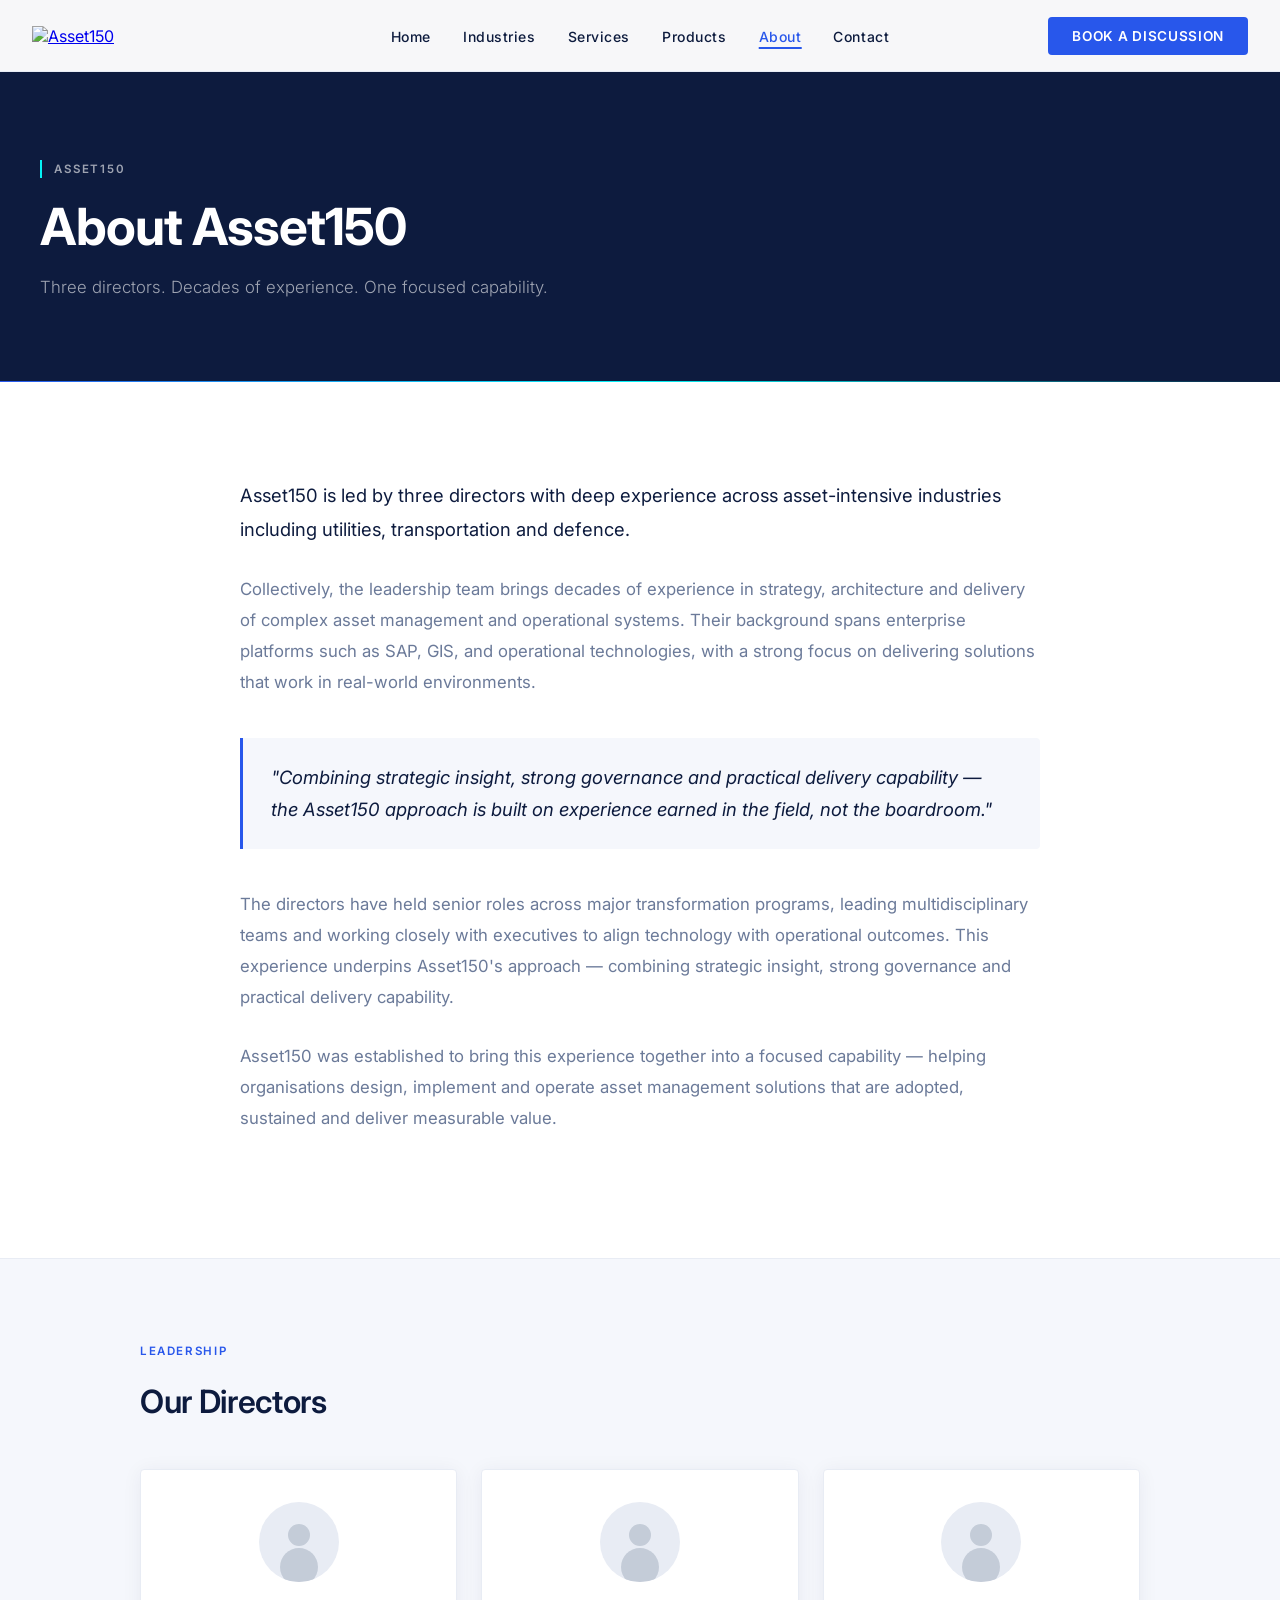
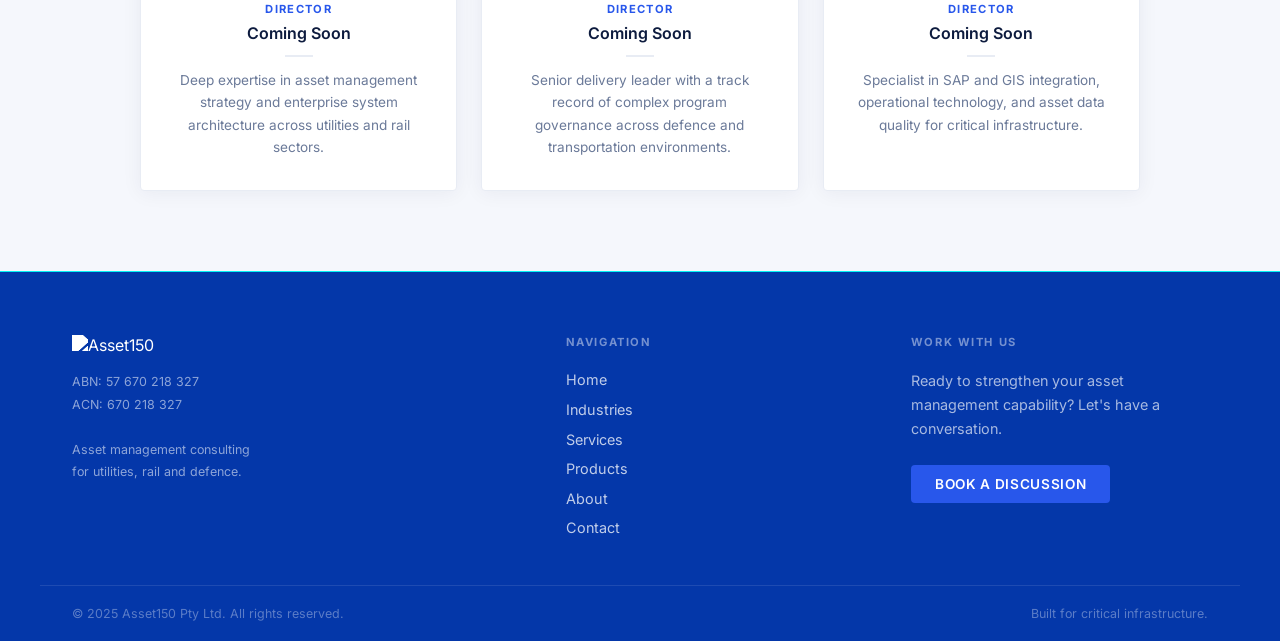
==== about.html @ ff26fa02 "QA fixes — stats, card alignment, footer, marquee, hero contrast" ====
<!DOCTYPE html>
<html lang="en">
<head>
  <meta charset="UTF-8">
  <meta name="viewport" content="width=device-width, initial-scale=1.0">
  <title>About — Asset150</title>
  <meta name="description" content="Asset150 is led by three directors with deep experience across asset-intensive industries including utilities, transportation and defence.">
  <link rel="preconnect" href="https://fonts.googleapis.com">
  <link rel="preconnect" href="https://fonts.gstatic.com" crossorigin>
  <link href="https://fonts.googleapis.com/css2?family=Inter:wght@300;400;500;600;700&display=swap" rel="stylesheet">
  <style>
    *, *::before, *::after { box-sizing: border-box; margin: 0; padding: 0; }

    :root {
      --blue-primary: #2857eb;
      --blue-deep: #0437a9;
      --blue-electric: #04f3f5;
      --navy: #0d1b3e;
      --white: #ffffff;
      --off-white: #f5f7fc;
      --grey-mid: #6b7a99;
      --grey-light: #e8ecf4;
    }

    html { scroll-behavior: smooth; }

    body {
      font-family: 'Inter', 'DM Sans', system-ui, -apple-system, sans-serif;
      font-size: 1rem;
      color: var(--navy);
      background: var(--white);
      -webkit-font-smoothing: antialiased;
    }

    /* ─── PROGRESS BAR ─── */
    #progress-bar {
      position: fixed;
      top: 0; left: 0;
      height: 2px;
      width: 0%;
      background: var(--blue-primary);
      z-index: 9999;
      transition: width 0.05s linear;
    }

    /* ─── NAV ─── */
    nav {
      position: fixed;
      top: 0; left: 0; right: 0;
      height: 72px;
      background: rgba(255,255,255,0.97);
      border-bottom: 1px solid var(--grey-light);
      display: flex;
      align-items: center;
      justify-content: space-between;
      padding: 0 2rem;
      z-index: 1000;
      transition: backdrop-filter 0.3s;
    }
    nav.scrolled { backdrop-filter: blur(8px); background: rgba(255,255,255,0.93); }
    .nav-logo img { height: 36px; width: auto; }
    .nav-links {
      display: flex;
      align-items: center;
      gap: 2rem;
      list-style: none;
      position: absolute;
      left: 50%;
      transform: translateX(-50%);
    }
    .nav-links a {
      font-size: 0.875rem;
      font-weight: 500;
      letter-spacing: 0.04em;
      color: var(--navy);
      text-decoration: none;
      position: relative;
      padding-bottom: 2px;
      transition: color 0.2s;
    }
    .nav-links a::after {
      content: '';
      position: absolute;
      bottom: -2px; left: 0;
      width: 0; height: 1.5px;
      background: var(--blue-primary);
      transition: width 0.2s ease;
    }
    .nav-links a:hover, .nav-links a.active { color: var(--blue-primary); }
    .nav-links a:hover::after, .nav-links a.active::after { width: 100%; }
    .btn-primary {
      display: inline-block;
      background: var(--blue-primary);
      color: var(--white);
      font-size: 0.85rem;
      font-weight: 600;
      letter-spacing: 0.05em;
      text-transform: uppercase;
      padding: 11px 24px;
      border-radius: 4px;
      text-decoration: none;
      transition: background 0.2s, transform 0.15s, box-shadow 0.2s;
    }
    .btn-primary:hover {
      background: #1e45cc;
      transform: translateY(-1px);
      box-shadow: 0 4px 16px rgba(40,87,235,0.3);
    }
    .hamburger {
      display: none;
      flex-direction: column;
      gap: 5px;
      cursor: pointer;
      padding: 8px;
      background: none;
      border: none;
    }
    .hamburger span {
      display: block;
      width: 24px;
      height: 2px;
      background: var(--navy);
      transition: all 0.3s ease;
    }
    .hamburger.open span:nth-child(1) { transform: rotate(45deg) translate(5px,5px); }
    .hamburger.open span:nth-child(2) { opacity: 0; }
    .hamburger.open span:nth-child(3) { transform: rotate(-45deg) translate(5px,-5px); }
    .mobile-menu {
      display: none;
      position: fixed;
      top: 72px; left: 0; right: 0; bottom: 0;
      background: var(--white);
      border-top: 1px solid var(--grey-light);
      padding: 1.5rem 2rem 2rem;
      z-index: 999;
      flex-direction: column;
      gap: 1.25rem;
      overflow-y: auto;
    }
    .mobile-menu.open { display: flex; }
    body.menu-open { overflow: hidden; }
    .mobile-menu a {
      font-size: 1rem;
      font-weight: 500;
      color: var(--navy);
      text-decoration: none;
      padding: 0.5rem 0;
      border-bottom: 1px solid var(--grey-light);
    }
    .mobile-menu .btn-primary { text-align: center; margin-top: 0.5rem; border: none; }

    /* ─── HERO BAND ─── */
    .about-hero {
      background: var(--navy);
      padding: 160px 2rem 80px;
      text-align: left;
      position: relative;
      overflow: hidden;
    }
    .about-hero::before {
      content: '';
      position: absolute;
      bottom: -1px; left: 0; right: 0;
      height: 2px;
      background: linear-gradient(to right, var(--blue-primary), var(--blue-electric), transparent);
    }
    .about-hero-inner {
      max-width: 1200px;
      margin: 0 auto;
    }
    .about-hero-label {
      display: inline-flex;
      align-items: center;
      gap: 0.75rem;
      font-size: 0.72rem;
      font-weight: 600;
      letter-spacing: 0.16em;
      text-transform: uppercase;
      color: rgba(255,255,255,0.6);
      margin-bottom: 1.25rem;
    }
    .about-hero-label::before {
      content: '';
      width: 2px;
      height: 18px;
      background: var(--blue-electric);
    }
    .about-hero h1 {
      font-size: clamp(2.2rem, 4vw, 3.5rem);
      font-weight: 700;
      letter-spacing: -0.02em;
      color: var(--white);
      line-height: 1.1;
      margin-bottom: 1.25rem;
    }
    .about-hero-desc {
      font-size: 1.05rem;
      font-weight: 300;
      color: rgba(255,255,255,0.6);
      max-width: 560px;
      line-height: 1.65;
    }

    /* ─── BODY ─── */
    .about-body {
      position: relative;
      background: var(--white);
      padding: 96px 2rem 96px;
      overflow: hidden;
    }
    .about-watermark {
      position: absolute;
      top: 50%;
      left: 50%;
      transform: translate(-50%, -50%);
      width: 80%;
      max-width: 900px;
      opacity: 0.06;
      pointer-events: none;
      user-select: none;
    }
    .about-content {
      max-width: 800px;
      margin: 0 auto;
      position: relative;
      z-index: 1;
    }
    .about-content p {
      font-size: 1.05rem;
      line-height: 1.85;
      color: var(--grey-mid);
      margin-bottom: 1.75rem;
    }
    .about-content p:first-child {
      font-size: 1.15rem;
      color: var(--navy);
      font-weight: 400;
    }
    .about-pullquote {
      border-left: 3px solid var(--blue-primary);
      padding: 1.5rem 1.75rem;
      margin: 2.5rem 0;
      background: var(--off-white);
      border-radius: 0 4px 4px 0;
    }
    .about-pullquote p {
      font-size: 1.1rem;
      font-style: italic;
      color: var(--navy);
      margin: 0;
      line-height: 1.7;
      font-weight: 400;
    }

    /* Section label */
    .section-label {
      display: inline-block;
      font-size: 0.72rem;
      font-weight: 600;
      letter-spacing: 0.14em;
      text-transform: uppercase;
      color: var(--blue-primary);
      margin-bottom: 1rem;
    }

    /* ─── DIRECTORS ─── */
    .directors-section {
      background: var(--off-white);
      padding: 80px 2rem;
      border-top: 1px solid var(--grey-light);
    }
    .directors-inner {
      max-width: 1000px;
      margin: 0 auto;
    }
    .directors-header {
      margin-bottom: 3rem;
    }
    .directors-header h2 {
      font-size: clamp(1.6rem, 2.5vw, 2.2rem);
      font-weight: 600;
      letter-spacing: -0.01em;
      color: var(--navy);
      margin-top: 0.5rem;
    }
    .director-cards {
      display: grid;
      grid-template-columns: repeat(3, 1fr);
      gap: 1.5rem;
    }
    .director-card {
      background: var(--white);
      border: 1px solid var(--grey-light);
      border-radius: 4px;
      padding: 2rem;
      box-shadow: 0 2px 20px rgba(13,27,62,0.06);
      text-align: center;
      transition: box-shadow 0.3s, transform 0.3s;
    }
    .director-card:hover {
      box-shadow: 0 8px 32px rgba(13,27,62,0.1);
      transform: translateY(-2px);
    }
    .director-silhouette {
      width: 80px;
      height: 80px;
      border-radius: 50%;
      background: var(--grey-light);
      margin: 0 auto 1.25rem;
      display: flex;
      align-items: center;
      justify-content: center;
      position: relative;
      overflow: hidden;
    }
    .director-silhouette::before {
      content: '';
      position: absolute;
      bottom: 0;
      left: 50%;
      transform: translateX(-50%);
      width: 38px;
      height: 38px;
      background: #c4ccd8;
      border-radius: 50%;
      bottom: -4px;
    }
    .director-silhouette::after {
      content: '';
      position: absolute;
      top: 22px;
      left: 50%;
      transform: translateX(-50%);
      width: 22px;
      height: 22px;
      background: #c4ccd8;
      border-radius: 50%;
    }
    .director-role {
      font-size: 0.7rem;
      font-weight: 700;
      letter-spacing: 0.12em;
      text-transform: uppercase;
      color: var(--blue-primary);
      margin-bottom: 0.4rem;
    }
    .director-name {
      font-size: 1rem;
      font-weight: 600;
      color: var(--navy);
      margin-bottom: 0.6rem;
    }
    .director-bio {
      font-size: 0.85rem;
      line-height: 1.65;
      color: var(--grey-mid);
    }
    .director-divider {
      width: 28px;
      height: 2px;
      background: var(--grey-light);
      margin: 0.75rem auto;
    }

    /* ─── FADE-UP ─── */
    .fade-up {
      opacity: 0;
      transform: translateY(24px);
      transition: opacity 0.55s ease, transform 0.55s ease;
    }
    .fade-up.visible { opacity: 1; transform: translateY(0); }

    /* ─── FOOTER ─── */
    footer {
      background: #0437a9;
      color: var(--white);
      position: relative;
    }
    footer::before {
      content: '';
      position: absolute;
      top: 0; left: 0; right: 0;
      height: 1px;
      background: var(--blue-electric);
    }
    .footer-main { padding: 64px 0 48px; }
    .footer-grid {
      display: grid;
      grid-template-columns: 1.5fr 1fr 1fr;
      gap: 3rem;
      max-width: 1200px;
      margin: 0 auto;
      padding: 0 2rem;
    }
    .footer-logo img {
      height: 32px;
      width: auto;
      margin-bottom: 1rem;
      filter: brightness(0) invert(1);
    }
    .footer-abn {
      font-size: 0.78rem;
      color: rgba(255,255,255,0.55);
      line-height: 1.8;
    }
    .footer-col-title {
      font-size: 0.7rem;
      font-weight: 700;
      letter-spacing: 0.14em;
      text-transform: uppercase;
      color: rgba(255,255,255,0.45);
      margin-bottom: 1.25rem;
    }
    .footer-links { list-style: none; display: flex; flex-direction: column; gap: 0.6rem; }
    .footer-links a { font-size: 0.9rem; color: rgba(255,255,255,0.75); text-decoration: none; transition: color 0.2s; }
    .footer-links a:hover { color: var(--white); }
    .footer-cta-copy { font-size: 0.9rem; color: rgba(255,255,255,0.65); line-height: 1.65; margin-bottom: 1.5rem; }
    .footer-bottom {
      border-top: 1px solid rgba(255,255,255,0.1);
      padding: 1.25rem 2rem;
      display: flex;
      justify-content: space-between;
      align-items: center;
      max-width: 1200px;
      margin: 0 auto;
    }
    .footer-copy { font-size: 0.78rem; color: rgba(255,255,255,0.35); }

    /* ─── RESPONSIVE ─── */
    @media (max-width: 768px) {
      .nav-links { display: none; }
      .nav-cta-wrap { display: none; }
      .hamburger { display: flex; }
      .director-cards { grid-template-columns: 1fr; }
      .footer-grid { grid-template-columns: 1fr; gap: 2rem; }
      .footer-bottom { flex-direction: column; gap: 0.5rem; text-align: center; }
    }
    @media (max-width: 600px) {
      .about-hero { padding: 140px 1.5rem 60px; }
      .about-body { padding: 60px 1.5rem; }
    }
  </style>
</head>
<body>

  <div id="progress-bar"></div>

  <!-- NAV -->
  <nav id="main-nav">
    <a class="nav-logo" href="/">
      <img src="assets/logo-asset150.svg" alt="Asset150">
    </a>
    <ul class="nav-links">
      <li><a href="/">Home</a></li>
      <li><a href="/#industries">Industries</a></li>
      <li><a href="/#services">Services</a></li>
      <li><a href="/#products">Products</a></li>
      <li><a href="about.html" class="active">About</a></li>
      <li><a href="contact.html">Contact</a></li>
    </ul>
    <div class="nav-cta-wrap">
      <a href="contact.html" class="btn-primary">Book a Discussion</a>
    </div>
    <button class="hamburger" id="hamburger" aria-label="Menu">
      <span></span><span></span><span></span>
    </button>
  </nav>

  <!-- MOBILE MENU -->
  <div class="mobile-menu" id="mobile-menu">
    <a href="/" onclick="closeMobile()">Home</a>
    <a href="/#industries" onclick="closeMobile()">Industries</a>
    <a href="/#services" onclick="closeMobile()">Services</a>
    <a href="/#products" onclick="closeMobile()">Products</a>
    <a href="about.html" onclick="closeMobile()">About</a>
    <a href="contact.html" onclick="closeMobile()">Contact</a>
    <a href="contact.html" class="btn-primary">Book a Discussion</a>
  </div>

  <!-- HERO BAND -->
  <div class="about-hero">
    <div class="about-hero-inner">
      <div class="about-hero-label">Asset150</div>
      <h1>About Asset150</h1>
      <p class="about-hero-desc">Three directors. Decades of experience. One focused capability.</p>
    </div>
  </div>

  <!-- BODY COPY -->
  <div class="about-body">
    <img class="about-watermark" src="assets/bg-australia-minimal.jpg" alt="" aria-hidden="true">
    <div class="about-content">
      <p class="fade-up">
        Asset150 is led by three directors with deep experience across asset-intensive industries including utilities, transportation and defence.
      </p>

      <p class="fade-up" style="transition-delay: 0.1s;">
        Collectively, the leadership team brings decades of experience in strategy, architecture and delivery of complex asset management and operational systems. Their background spans enterprise platforms such as SAP, GIS, and operational technologies, with a strong focus on delivering solutions that work in real-world environments.
      </p>

      <div class="about-pullquote fade-up" style="transition-delay: 0.18s;">
        <p>"Combining strategic insight, strong governance and practical delivery capability — the Asset150 approach is built on experience earned in the field, not the boardroom."</p>
      </div>

      <p class="fade-up" style="transition-delay: 0.24s;">
        The directors have held senior roles across major transformation programs, leading multidisciplinary teams and working closely with executives to align technology with operational outcomes. This experience underpins Asset150's approach — combining strategic insight, strong governance and practical delivery capability.
      </p>

      <p class="fade-up" style="transition-delay: 0.32s;">
        Asset150 was established to bring this experience together into a focused capability — helping organisations design, implement and operate asset management solutions that are adopted, sustained and deliver measurable value.
      </p>
    </div>
  </div>

  <!-- DIRECTORS -->
  <div class="directors-section">
    <div class="directors-inner">
      <div class="directors-header fade-up">
        <span class="section-label">Leadership</span>
        <h2>Our Directors</h2>
      </div>
      <div class="director-cards">
        <div class="director-card fade-up" style="transition-delay: 0.08s;">
          <div class="director-silhouette"></div>
          <p class="director-role">Director</p>
          <p class="director-name">Coming Soon</p>
          <div class="director-divider"></div>
          <p class="director-bio">Deep expertise in asset management strategy and enterprise system architecture across utilities and rail sectors.</p>
        </div>
        <div class="director-card fade-up" style="transition-delay: 0.18s;">
          <div class="director-silhouette"></div>
          <p class="director-role">Director</p>
          <p class="director-name">Coming Soon</p>
          <div class="director-divider"></div>
          <p class="director-bio">Senior delivery leader with a track record of complex program governance across defence and transportation environments.</p>
        </div>
        <div class="director-card fade-up" style="transition-delay: 0.28s;">
          <div class="director-silhouette"></div>
          <p class="director-role">Director</p>
          <p class="director-name">Coming Soon</p>
          <div class="director-divider"></div>
          <p class="director-bio">Specialist in SAP and GIS integration, operational technology, and asset data quality for critical infrastructure.</p>
        </div>
      </div>
    </div>
  </div>

  <!-- FOOTER -->
  <footer>
    <div class="footer-main">
      <div class="footer-grid">
        <div>
          <div class="footer-logo">
            <img src="assets/logo-asset150.svg" alt="Asset150">
          </div>
          <p class="footer-abn">ABN: 57 670 218 327<br>ACN: 670 218 327<br><br>Asset management consulting<br>for utilities, rail and defence.</p>
        </div>
        <div>
          <p class="footer-col-title">Navigation</p>
          <ul class="footer-links">
            <li><a href="/">Home</a></li>
            <li><a href="/#industries">Industries</a></li>
            <li><a href="/#services">Services</a></li>
            <li><a href="/#products">Products</a></li>
            <li><a href="about.html">About</a></li>
            <li><a href="contact.html">Contact</a></li>
          </ul>
        </div>
        <div>
          <p class="footer-col-title">Work with us</p>
          <p class="footer-cta-copy">Ready to strengthen your asset management capability? Let's have a conversation.</p>
          <a href="contact.html" class="btn-primary">Book a Discussion</a>
        </div>
      </div>
    </div>
    <div class="footer-bottom">
      <span class="footer-copy">© 2025 Asset150 Pty Ltd. All rights reserved.</span>
      <span class="footer-copy">Built for critical infrastructure.</span>
    </div>
  </footer>

  <script>
    // Progress bar
    const progressBar = document.getElementById('progress-bar');
    window.addEventListener('scroll', () => {
      const t = document.documentElement.scrollHeight - window.innerHeight;
      progressBar.style.width = (window.scrollY / t * 100) + '%';
    }, { passive: true });

    // Nav scroll
    const nav = document.getElementById('main-nav');
    window.addEventListener('scroll', () => {
      nav.classList.toggle('scrolled', window.scrollY > 80);
    }, { passive: true });

    // Hamburger
    const hamburger = document.getElementById('hamburger');
    const mobileMenu = document.getElementById('mobile-menu');
    hamburger.addEventListener('click', () => {
      hamburger.classList.toggle('open');
      mobileMenu.classList.toggle('open');
    });
    function closeMobile() {
      hamburger.classList.remove('open');
      mobileMenu.classList.remove('open');
    }

    // Fade-up
    const fadeEls = document.querySelectorAll('.fade-up');
    const obs = new IntersectionObserver(entries => {
      entries.forEach(e => {
        if (e.isIntersecting) { e.target.classList.add('visible'); obs.unobserve(e.target); }
      });
    }, { threshold: 0.1, rootMargin: '0px 0px -30px 0px' });
    fadeEls.forEach(el => obs.observe(el));
  </script>
</body>
</html>
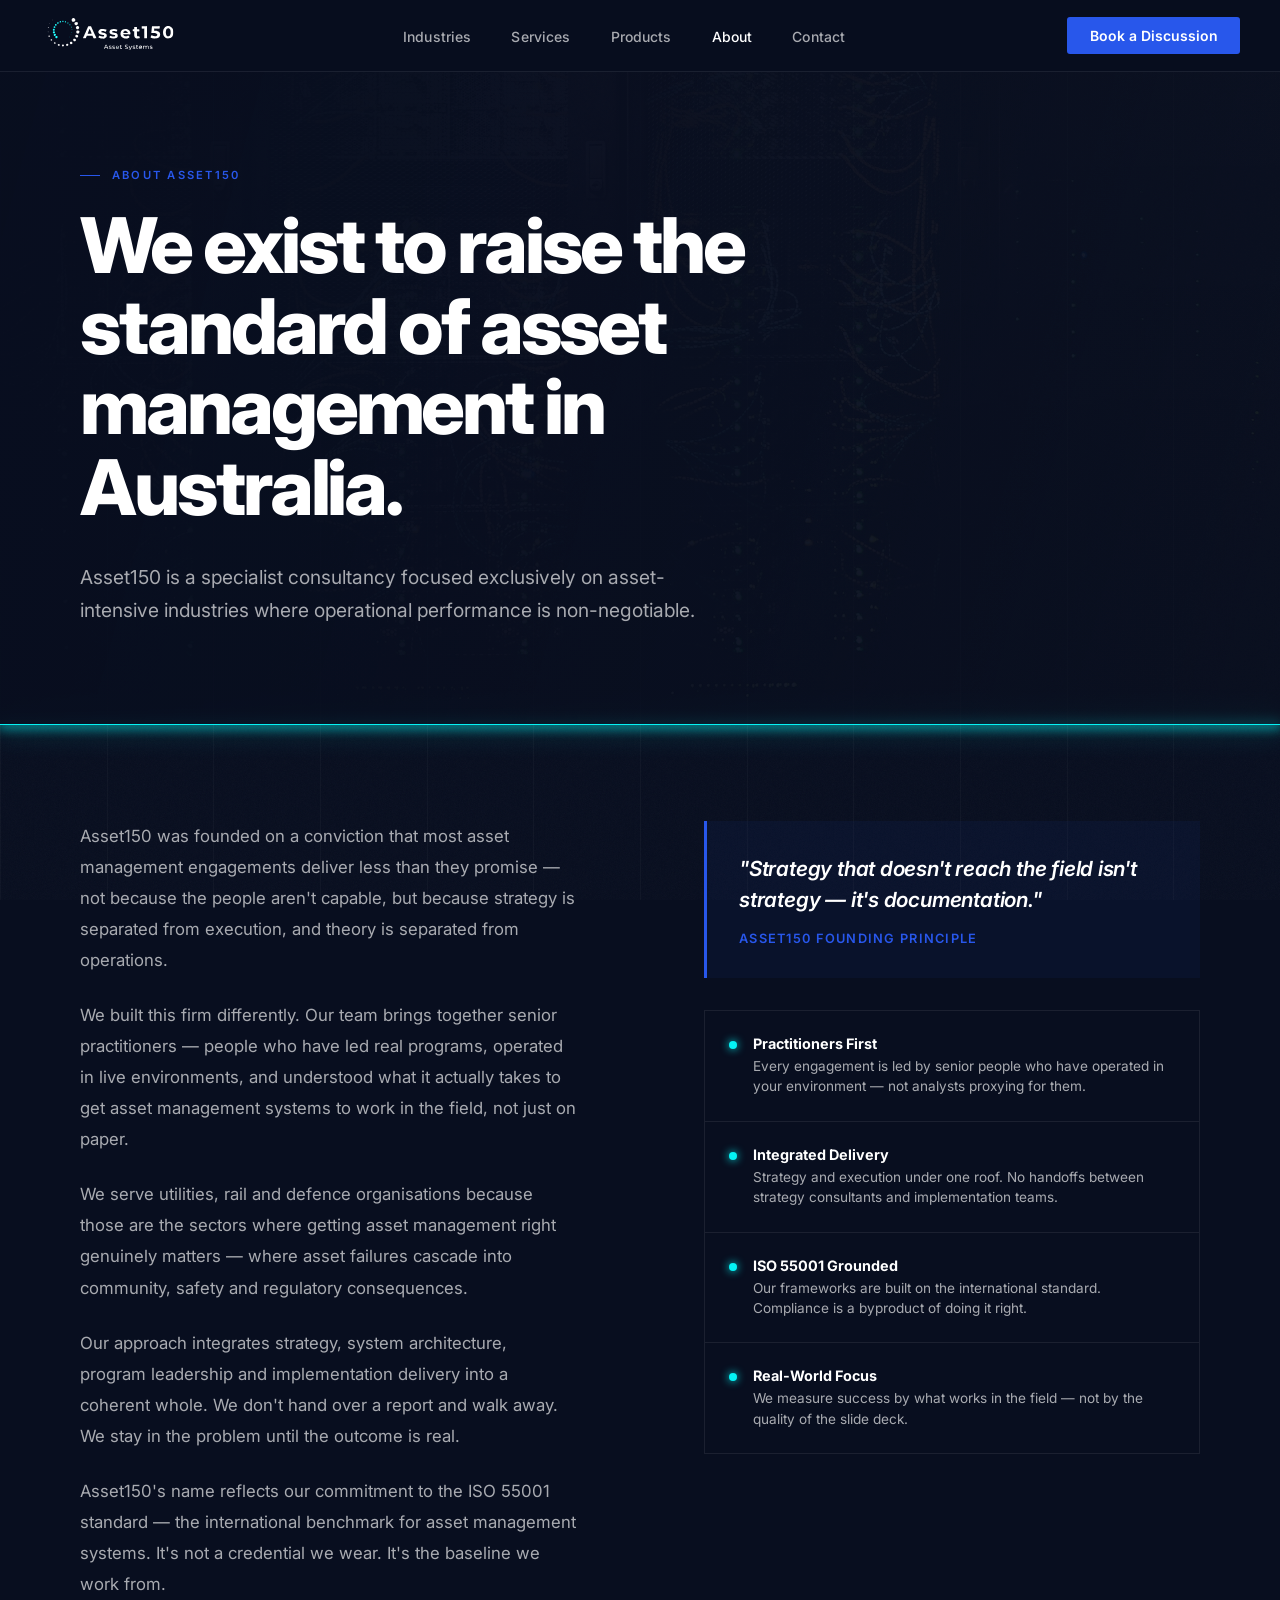
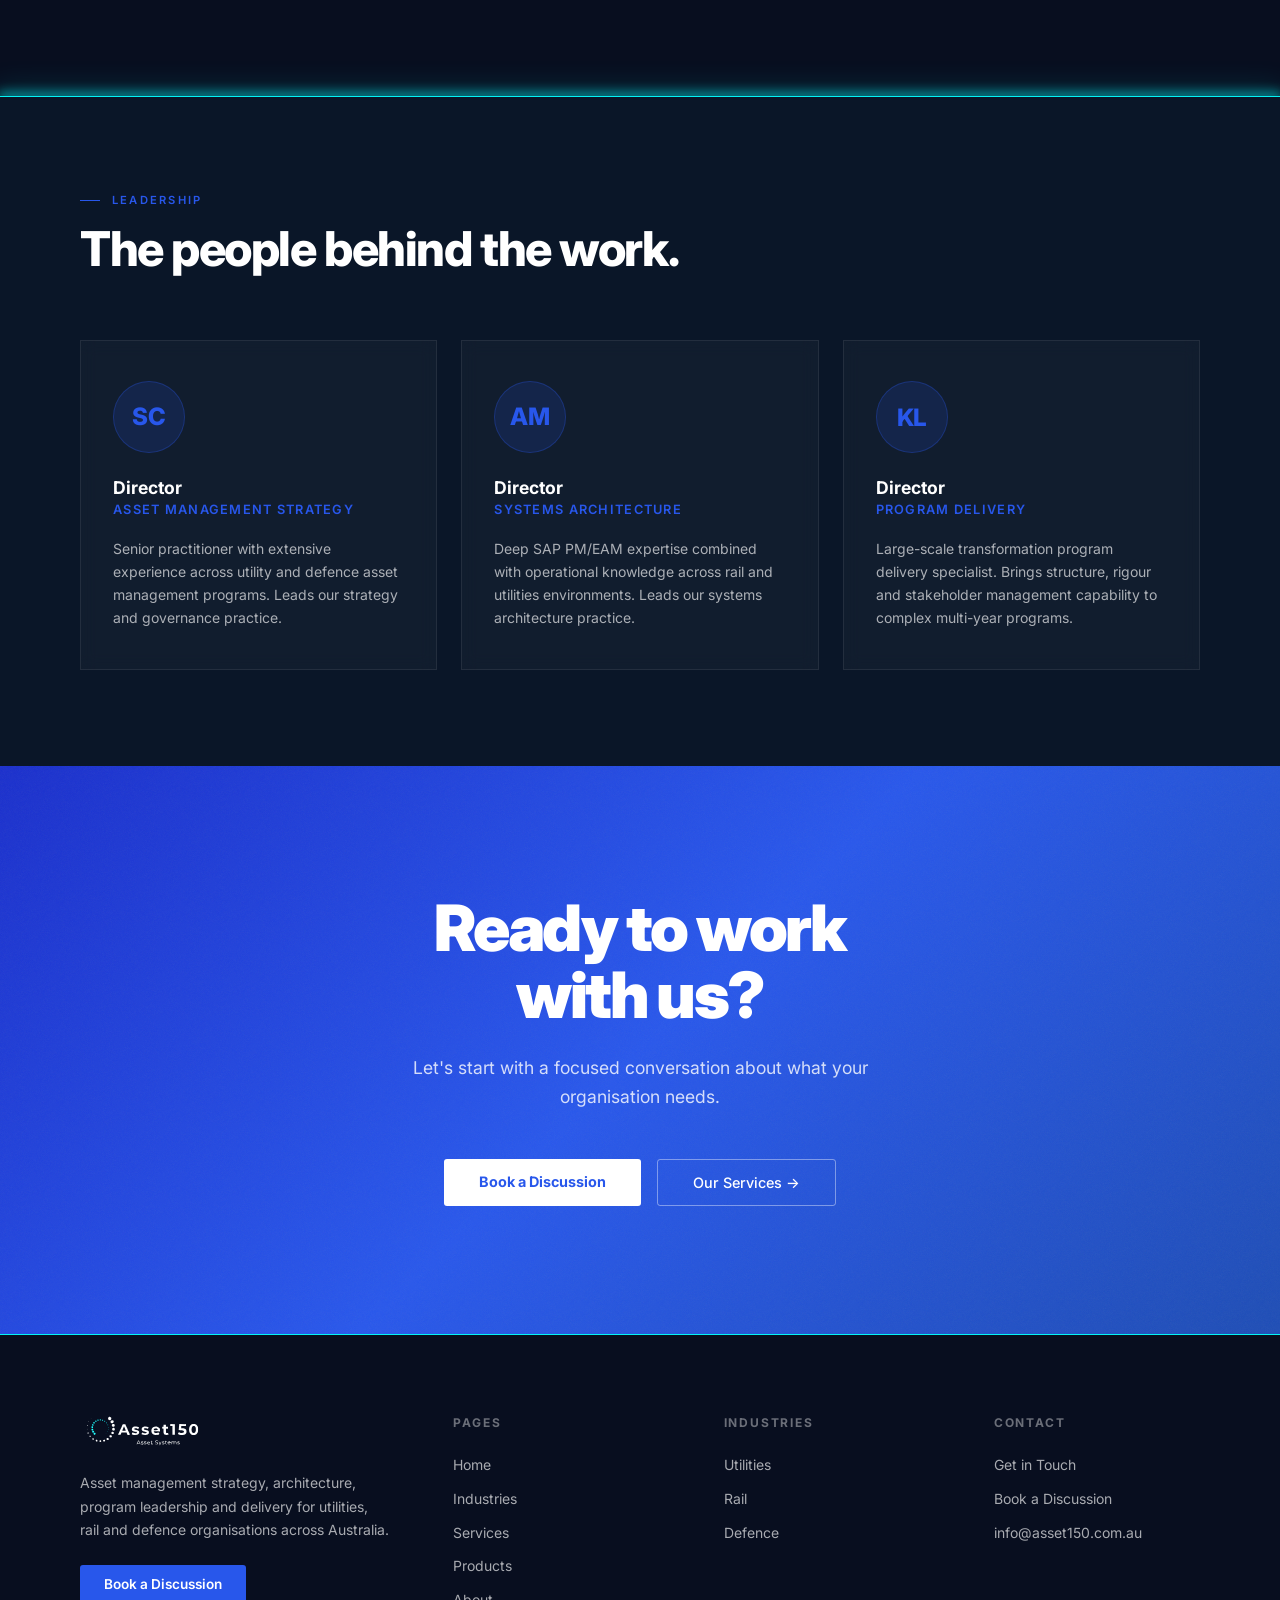
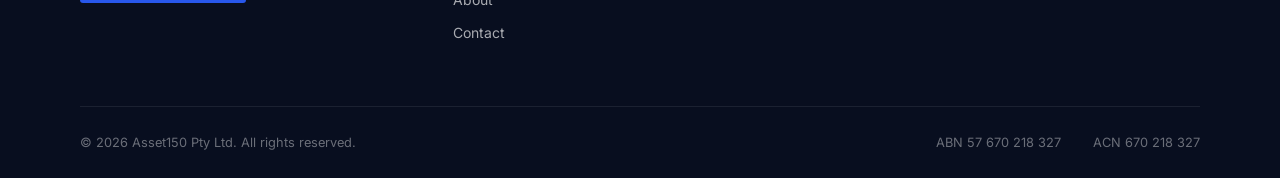
==== commit f5e3b35e: "LIMH — push to staging for review" ====
--- a/about.html
+++ b/about.html
@@ -4,615 +4,765 @@
   <meta charset="UTF-8">
   <meta name="viewport" content="width=device-width, initial-scale=1.0">
   <title>About — Asset150</title>
-  <meta name="description" content="Asset150 is led by three directors with deep experience across asset-intensive industries including utilities, transportation and defence.">
+  <meta name="description" content="Asset150 is an Australian asset management consultancy serving utilities, rail and defence organisations.">
   <link rel="preconnect" href="https://fonts.googleapis.com">
   <link rel="preconnect" href="https://fonts.gstatic.com" crossorigin>
-  <link href="https://fonts.googleapis.com/css2?family=Inter:wght@300;400;500;600;700&display=swap" rel="stylesheet">
+  <link href="https://fonts.googleapis.com/css2?family=Inter:ital,opsz,wght@0,14..32,300;0,14..32,400;0,14..32,500;0,14..32,600;0,14..32,700;0,14..32,800;0,14..32,900;1,14..32,400&display=swap" rel="stylesheet">
   <style>
     *, *::before, *::after { box-sizing: border-box; margin: 0; padding: 0; }
 
     :root {
-      --blue-primary: #2857eb;
-      --blue-deep: #0437a9;
-      --blue-electric: #04f3f5;
-      --navy: #0d1b3e;
+      --bg: #080e1f;
+      --bg-2: #0a1628;
+      --blue: #2857eb;
+      --cyan: #04f3f5;
       --white: #ffffff;
-      --off-white: #f5f7fc;
-      --grey-mid: #6b7a99;
-      --grey-light: #e8ecf4;
+      --text-dim: rgba(255,255,255,0.65);
+      --text-dimmer: rgba(255,255,255,0.4);
+      --surface: rgba(255,255,255,0.04);
+      --border: rgba(255,255,255,0.08);
+      --max-w: 1200px;
+      --nav-h: 72px;
     }
 
     html { scroll-behavior: smooth; }
 
     body {
-      font-family: 'Inter', 'DM Sans', system-ui, -apple-system, sans-serif;
-      font-size: 1rem;
-      color: var(--navy);
-      background: var(--white);
+      font-family: 'Inter', system-ui, -apple-system, sans-serif;
+      background: var(--bg);
+      color: var(--white);
+      overflow-x: hidden;
       -webkit-font-smoothing: antialiased;
-    }
-
-    /* ─── PROGRESS BAR ─── */
-    #progress-bar {
+      -moz-osx-font-smoothing: grayscale;
+    }
+
+    /* Grain texture */
+    body::before {
+      content: '';
       position: fixed;
-      top: 0; left: 0;
-      height: 2px;
-      width: 0%;
-      background: var(--blue-primary);
-      z-index: 9999;
-      transition: width 0.05s linear;
-    }
-
-    /* ─── NAV ─── */
+      inset: 0;
+      z-index: 1;
+      pointer-events: none;
+      opacity: 0.035;
+      background-image: url("data:image/svg+xml,%3Csvg viewBox='0 0 512 512' xmlns='http://www.w3.org/2000/svg'%3E%3Cfilter id='noise'%3E%3CfeTurbulence type='fractalNoise' baseFrequency='0.9' numOctaves='4' stitchTiles='stitch'/%3E%3C/filter%3E%3Crect width='100%25' height='100%25' filter='url(%23noise)'/%3E%3C/svg%3E");
+      background-size: 200px 200px;
+    }
+
+    /* Vertical grid lines */
+    body::after {
+      content: '';
+      position: fixed;
+      inset: 0;
+      z-index: 1;
+      pointer-events: none;
+      background-image: repeating-linear-gradient(
+        90deg,
+        rgba(255,255,255,0.03) 0px,
+        rgba(255,255,255,0.03) 1px,
+        transparent 1px,
+        transparent 8.333%
+      );
+    }
+
+    /* ── NAV ── */
     nav {
       position: fixed;
       top: 0; left: 0; right: 0;
-      height: 72px;
-      background: rgba(255,255,255,0.97);
-      border-bottom: 1px solid var(--grey-light);
+      height: var(--nav-h);
+      z-index: 1000;
       display: flex;
       align-items: center;
       justify-content: space-between;
-      padding: 0 2rem;
-      z-index: 1000;
-      transition: backdrop-filter 0.3s;
-    }
-    nav.scrolled { backdrop-filter: blur(8px); background: rgba(255,255,255,0.93); }
-    .nav-logo img { height: 36px; width: auto; }
+      padding: 0 2.5rem;
+      background: rgba(8, 14, 31, 0.92);
+      backdrop-filter: blur(20px);
+      border-bottom: 1px solid var(--border);
+    }
+    .nav-logo img { height: 36px; width: auto; filter: brightness(10); }
     .nav-links {
       display: flex;
-      align-items: center;
-      gap: 2rem;
+      gap: 2.5rem;
       list-style: none;
-      position: absolute;
-      left: 50%;
-      transform: translateX(-50%);
     }
     .nav-links a {
       font-size: 0.875rem;
       font-weight: 500;
-      letter-spacing: 0.04em;
-      color: var(--navy);
+      color: var(--text-dim);
       text-decoration: none;
-      position: relative;
-      padding-bottom: 2px;
+      letter-spacing: 0.01em;
       transition: color 0.2s;
     }
-    .nav-links a::after {
-      content: '';
-      position: absolute;
-      bottom: -2px; left: 0;
-      width: 0; height: 1.5px;
-      background: var(--blue-primary);
-      transition: width 0.2s ease;
-    }
-    .nav-links a:hover, .nav-links a.active { color: var(--blue-primary); }
-    .nav-links a:hover::after, .nav-links a.active::after { width: 100%; }
-    .btn-primary {
-      display: inline-block;
-      background: var(--blue-primary);
+    .nav-links a:hover, .nav-links a.active { color: var(--white); }
+    .nav-cta {
+      background: var(--blue);
       color: var(--white);
-      font-size: 0.85rem;
+      font-size: 0.875rem;
       font-weight: 600;
-      letter-spacing: 0.05em;
-      text-transform: uppercase;
-      padding: 11px 24px;
-      border-radius: 4px;
+      padding: 0.6rem 1.4rem;
+      border-radius: 3px;
       text-decoration: none;
-      transition: background 0.2s, transform 0.15s, box-shadow 0.2s;
-    }
-    .btn-primary:hover {
-      background: #1e45cc;
-      transform: translateY(-1px);
-      box-shadow: 0 4px 16px rgba(40,87,235,0.3);
-    }
-    .hamburger {
+      transition: opacity 0.2s, transform 0.2s;
+    }
+    .nav-cta:hover { opacity: 0.88; transform: translateY(-1px); }
+    .nav-hamburger {
       display: none;
       flex-direction: column;
       gap: 5px;
       cursor: pointer;
-      padding: 8px;
-      background: none;
-      border: none;
-    }
-    .hamburger span {
+      padding: 4px;
+    }
+    .nav-hamburger span {
+      width: 24px; height: 2px;
+      background: var(--white);
       display: block;
-      width: 24px;
-      height: 2px;
-      background: var(--navy);
-      transition: all 0.3s ease;
-    }
-    .hamburger.open span:nth-child(1) { transform: rotate(45deg) translate(5px,5px); }
-    .hamburger.open span:nth-child(2) { opacity: 0; }
-    .hamburger.open span:nth-child(3) { transform: rotate(-45deg) translate(5px,-5px); }
+    }
     .mobile-menu {
       display: none;
       position: fixed;
-      top: 72px; left: 0; right: 0; bottom: 0;
-      background: var(--white);
-      border-top: 1px solid var(--grey-light);
-      padding: 1.5rem 2rem 2rem;
+      top: var(--nav-h); left: 0; right: 0;
+      background: rgba(8, 14, 31, 0.98);
+      backdrop-filter: blur(20px);
+      border-bottom: 1px solid var(--border);
+      padding: 2rem 2.5rem;
       z-index: 999;
       flex-direction: column;
-      gap: 1.25rem;
-      overflow-y: auto;
+      gap: 1.5rem;
     }
     .mobile-menu.open { display: flex; }
-    body.menu-open { overflow: hidden; }
     .mobile-menu a {
-      font-size: 1rem;
+      font-size: 1.1rem;
       font-weight: 500;
-      color: var(--navy);
+      color: var(--text-dim);
       text-decoration: none;
-      padding: 0.5rem 0;
-      border-bottom: 1px solid var(--grey-light);
-    }
-    .mobile-menu .btn-primary { text-align: center; margin-top: 0.5rem; border: none; }
-
-    /* ─── HERO BAND ─── */
+    }
+
+    /* ── GLOW LINE ── */
+    .glow-line {
+      height: 1px;
+      background: var(--cyan);
+      box-shadow: 0 0 12px 2px var(--cyan), 0 0 30px 4px rgba(4,243,245,0.3);
+      width: 100%;
+      border: none;
+    }
+
+    /* ── ABOUT HERO ── */
     .about-hero {
-      background: var(--navy);
-      padding: 160px 2rem 80px;
-      text-align: left;
+      padding-top: calc(var(--nav-h) + 6rem);
+      padding-bottom: 6rem;
       position: relative;
       overflow: hidden;
-    }
+      z-index: 2;
+    }
+    .about-hero-bg {
+      position: absolute;
+      inset: 0;
+      z-index: 0;
+    }
+    .about-hero-bg img {
+      width: 100%;
+      height: 100%;
+      object-fit: cover;
+      object-position: center right;
+      opacity: 0.18;
+    }
+    .about-hero .container { position: relative; z-index: 2; }
     .about-hero::before {
       content: '';
       position: absolute;
-      bottom: -1px; left: 0; right: 0;
-      height: 2px;
-      background: linear-gradient(to right, var(--blue-primary), var(--blue-electric), transparent);
-    }
-    .about-hero-inner {
-      max-width: 1200px;
+      top: 0; left: 0; right: 0;
+      height: 100%;
+      background: linear-gradient(105deg, rgba(8,14,31,0.98) 0%, rgba(8,14,31,0.85) 50%, rgba(8,14,31,0.6) 100%);
+      pointer-events: none;
+      z-index: 1;
+    }
+    .container {
+      max-width: var(--max-w);
       margin: 0 auto;
-    }
-    .about-hero-label {
-      display: inline-flex;
+      padding: 0 2.5rem;
+    }
+    .about-hero-eyebrow {
+      font-size: 0.7rem;
+      font-weight: 600;
+      letter-spacing: 0.2em;
+      text-transform: uppercase;
+      color: var(--blue);
+      margin-bottom: 1.5rem;
+      display: flex;
       align-items: center;
       gap: 0.75rem;
-      font-size: 0.72rem;
+    }
+    .about-hero-eyebrow::before {
+      content: '';
+      display: block;
+      width: 20px;
+      height: 1px;
+      background: var(--blue);
+    }
+    .about-hero h1 {
+      font-size: clamp(2.5rem, 6vw, 5rem);
+      font-weight: 800;
+      line-height: 1.05;
+      letter-spacing: -0.04em;
+      max-width: 800px;
+      margin-bottom: 2rem;
+    }
+    .about-hero-lead {
+      font-size: 1.2rem;
+      color: var(--text-dim);
+      max-width: 640px;
+      line-height: 1.75;
+    }
+
+    /* ── BODY SECTION ── */
+    .about-body {
+      padding: 6rem 0;
+      position: relative;
+      z-index: 2;
+    }
+    .about-grid {
+      display: grid;
+      grid-template-columns: 1fr 1fr;
+      gap: 8rem;
+      align-items: start;
+    }
+    .about-text p {
+      font-size: 1.05rem;
+      color: var(--text-dim);
+      line-height: 1.85;
+      margin-bottom: 1.5rem;
+    }
+    .about-text p:last-child { margin-bottom: 0; }
+    .about-sidebar {
+      display: flex;
+      flex-direction: column;
+      gap: 2rem;
+    }
+    .about-pull-quote {
+      border-left: 3px solid var(--blue);
+      padding: 2rem 2rem;
+      background: rgba(40, 87, 235, 0.06);
+    }
+    .about-pull-quote blockquote {
+      font-size: 1.3rem;
       font-weight: 600;
-      letter-spacing: 0.16em;
+      line-height: 1.5;
+      color: var(--white);
+      letter-spacing: -0.01em;
+      font-style: italic;
+    }
+    .about-pull-quote cite {
+      display: block;
+      margin-top: 1rem;
+      font-size: 0.8rem;
+      font-weight: 600;
+      letter-spacing: 0.1em;
       text-transform: uppercase;
-      color: rgba(255,255,255,0.6);
-      margin-bottom: 1.25rem;
-    }
-    .about-hero-label::before {
+      color: var(--blue);
+      font-style: normal;
+    }
+    .about-values {
+      display: flex;
+      flex-direction: column;
+      gap: 0;
+      border: 1px solid var(--border);
+    }
+    .about-value {
+      padding: 1.5rem;
+      border-bottom: 1px solid var(--border);
+      display: flex;
+      gap: 1rem;
+      align-items: flex-start;
+    }
+    .about-value:last-child { border-bottom: none; }
+    .about-value-icon {
+      width: 8px;
+      height: 8px;
+      background: var(--cyan);
+      border-radius: 50%;
+      box-shadow: 0 0 8px var(--cyan);
+      flex-shrink: 0;
+      margin-top: 6px;
+    }
+    .about-value-text h4 {
+      font-size: 0.9rem;
+      font-weight: 700;
+      margin-bottom: 0.25rem;
+    }
+    .about-value-text p {
+      font-size: 0.85rem;
+      color: var(--text-dim);
+      line-height: 1.5;
+    }
+
+    /* ── TEAM ── */
+    .about-team {
+      padding: 6rem 0;
+      background: var(--bg-2);
+      position: relative;
+      z-index: 2;
+    }
+    .team-header {
+      margin-bottom: 4rem;
+    }
+    .section-eyebrow {
+      font-size: 0.7rem;
+      font-weight: 600;
+      letter-spacing: 0.2em;
+      text-transform: uppercase;
+      color: var(--blue);
+      margin-bottom: 1rem;
+      display: flex;
+      align-items: center;
+      gap: 0.75rem;
+    }
+    .section-eyebrow::before {
       content: '';
-      width: 2px;
-      height: 18px;
-      background: var(--blue-electric);
-    }
-    .about-hero h1 {
-      font-size: clamp(2.2rem, 4vw, 3.5rem);
-      font-weight: 700;
-      letter-spacing: -0.02em;
-      color: var(--white);
+      display: block;
+      width: 20px;
+      height: 1px;
+      background: var(--blue);
+    }
+    .team-header h2 {
+      font-size: clamp(2rem, 4vw, 3rem);
+      font-weight: 800;
+      letter-spacing: -0.03em;
       line-height: 1.1;
-      margin-bottom: 1.25rem;
-    }
-    .about-hero-desc {
-      font-size: 1.05rem;
-      font-weight: 300;
-      color: rgba(255,255,255,0.6);
-      max-width: 560px;
-      line-height: 1.65;
-    }
-
-    /* ─── BODY ─── */
-    .about-body {
-      position: relative;
-      background: var(--white);
-      padding: 96px 2rem 96px;
-      overflow: hidden;
-    }
-    .about-watermark {
-      position: absolute;
-      top: 50%;
-      left: 50%;
-      transform: translate(-50%, -50%);
-      width: 80%;
-      max-width: 900px;
-      opacity: 0.06;
-      pointer-events: none;
-      user-select: none;
-    }
-    .about-content {
-      max-width: 800px;
-      margin: 0 auto;
-      position: relative;
-      z-index: 1;
-    }
-    .about-content p {
-      font-size: 1.05rem;
-      line-height: 1.85;
-      color: var(--grey-mid);
-      margin-bottom: 1.75rem;
-    }
-    .about-content p:first-child {
-      font-size: 1.15rem;
-      color: var(--navy);
-      font-weight: 400;
-    }
-    .about-pullquote {
-      border-left: 3px solid var(--blue-primary);
-      padding: 1.5rem 1.75rem;
-      margin: 2.5rem 0;
-      background: var(--off-white);
-      border-radius: 0 4px 4px 0;
-    }
-    .about-pullquote p {
-      font-size: 1.1rem;
-      font-style: italic;
-      color: var(--navy);
-      margin: 0;
-      line-height: 1.7;
-      font-weight: 400;
-    }
-
-    /* Section label */
-    .section-label {
-      display: inline-block;
-      font-size: 0.72rem;
-      font-weight: 600;
-      letter-spacing: 0.14em;
-      text-transform: uppercase;
-      color: var(--blue-primary);
-      margin-bottom: 1rem;
-    }
-
-    /* ─── DIRECTORS ─── */
-    .directors-section {
-      background: var(--off-white);
-      padding: 80px 2rem;
-      border-top: 1px solid var(--grey-light);
-    }
-    .directors-inner {
-      max-width: 1000px;
-      margin: 0 auto;
-    }
-    .directors-header {
-      margin-bottom: 3rem;
-    }
-    .directors-header h2 {
-      font-size: clamp(1.6rem, 2.5vw, 2.2rem);
-      font-weight: 600;
-      letter-spacing: -0.01em;
-      color: var(--navy);
-      margin-top: 0.5rem;
-    }
-    .director-cards {
+    }
+    .team-grid {
       display: grid;
       grid-template-columns: repeat(3, 1fr);
       gap: 1.5rem;
     }
-    .director-card {
-      background: var(--white);
-      border: 1px solid var(--grey-light);
-      border-radius: 4px;
-      padding: 2rem;
-      box-shadow: 0 2px 20px rgba(13,27,62,0.06);
-      text-align: center;
-      transition: box-shadow 0.3s, transform 0.3s;
-    }
-    .director-card:hover {
-      box-shadow: 0 8px 32px rgba(13,27,62,0.1);
-      transform: translateY(-2px);
-    }
-    .director-silhouette {
-      width: 80px;
-      height: 80px;
-      border-radius: 50%;
-      background: var(--grey-light);
-      margin: 0 auto 1.25rem;
-      display: flex;
-      align-items: center;
-      justify-content: center;
+    .team-card {
+      background: rgba(255,255,255,0.03);
+      border: 1px solid var(--border);
+      padding: 2.5rem 2rem;
       position: relative;
       overflow: hidden;
-    }
-    .director-silhouette::before {
-      content: '';
-      position: absolute;
-      bottom: 0;
-      left: 50%;
-      transform: translateX(-50%);
-      width: 38px;
-      height: 38px;
-      background: #c4ccd8;
-      border-radius: 50%;
-      bottom: -4px;
-    }
-    .director-silhouette::after {
-      content: '';
-      position: absolute;
-      top: 22px;
-      left: 50%;
-      transform: translateX(-50%);
-      width: 22px;
-      height: 22px;
-      background: #c4ccd8;
-      border-radius: 50%;
-    }
-    .director-role {
-      font-size: 0.7rem;
-      font-weight: 700;
-      letter-spacing: 0.12em;
-      text-transform: uppercase;
-      color: var(--blue-primary);
-      margin-bottom: 0.4rem;
-    }
-    .director-name {
-      font-size: 1rem;
-      font-weight: 600;
-      color: var(--navy);
-      margin-bottom: 0.6rem;
-    }
-    .director-bio {
-      font-size: 0.85rem;
-      line-height: 1.65;
-      color: var(--grey-mid);
-    }
-    .director-divider {
-      width: 28px;
-      height: 2px;
-      background: var(--grey-light);
-      margin: 0.75rem auto;
-    }
-
-    /* ─── FADE-UP ─── */
-    .fade-up {
-      opacity: 0;
-      transform: translateY(24px);
-      transition: opacity 0.55s ease, transform 0.55s ease;
-    }
-    .fade-up.visible { opacity: 1; transform: translateY(0); }
-
-    /* ─── FOOTER ─── */
-    footer {
-      background: #0437a9;
-      color: var(--white);
-      position: relative;
-    }
-    footer::before {
+      backdrop-filter: blur(8px);
+      -webkit-backdrop-filter: blur(8px);
+      transition: transform 0.4s cubic-bezier(0.16, 1, 0.3, 1),
+                  border-color 0.3s, background 0.3s;
+    }
+    .team-card:hover {
+      transform: translateY(-6px);
+      border-color: rgba(40, 87, 235, 0.3);
+      background: rgba(40, 87, 235, 0.06);
+    }
+    .team-card::before {
       content: '';
       position: absolute;
       top: 0; left: 0; right: 0;
-      height: 1px;
-      background: var(--blue-electric);
-    }
-    .footer-main { padding: 64px 0 48px; }
+      height: 2px;
+      background: linear-gradient(90deg, var(--blue), var(--cyan));
+      opacity: 0;
+      transition: opacity 0.3s;
+    }
+    .team-card:hover::before { opacity: 1; }
+    .team-avatar {
+      width: 72px;
+      height: 72px;
+      border-radius: 50%;
+      background: rgba(40, 87, 235, 0.15);
+      border: 1px solid rgba(40, 87, 235, 0.3);
+      display: flex;
+      align-items: center;
+      justify-content: center;
+      font-size: 1.5rem;
+      font-weight: 800;
+      color: var(--blue);
+      margin-bottom: 1.5rem;
+      letter-spacing: -0.02em;
+    }
+    .team-card h3 {
+      font-size: 1.1rem;
+      font-weight: 700;
+      margin-bottom: 0.25rem;
+    }
+    .team-role {
+      font-size: 0.8rem;
+      font-weight: 600;
+      letter-spacing: 0.1em;
+      text-transform: uppercase;
+      color: var(--blue);
+      margin-bottom: 1.25rem;
+    }
+    .team-card p {
+      font-size: 0.875rem;
+      color: var(--text-dim);
+      line-height: 1.65;
+    }
+
+    /* ── CTA ── */
+    .about-cta {
+      padding: 8rem 0;
+      background: linear-gradient(135deg, #1a2fcc 0%, var(--blue) 50%, #1e4db5 100%);
+      position: relative;
+      z-index: 2;
+      overflow: hidden;
+    }
+    .about-cta::before {
+      content: '';
+      position: absolute;
+      inset: 0;
+      background-image: url("data:image/svg+xml,%3Csvg viewBox='0 0 512 512' xmlns='http://www.w3.org/2000/svg'%3E%3Cfilter id='noise'%3E%3CfeTurbulence type='fractalNoise' baseFrequency='0.8' numOctaves='4' stitchTiles='stitch'/%3E%3C/filter%3E%3Crect width='100%25' height='100%25' filter='url(%23noise)'/%3E%3C/svg%3E");
+      background-size: 200px 200px;
+      opacity: 0.06;
+      pointer-events: none;
+    }
+    .cta-inner {
+      text-align: center;
+      position: relative;
+      z-index: 1;
+    }
+    .cta-inner h2 {
+      font-size: clamp(2.5rem, 5vw, 4rem);
+      font-weight: 900;
+      letter-spacing: -0.04em;
+      line-height: 1.05;
+      margin-bottom: 1.5rem;
+    }
+    .cta-inner p {
+      font-size: 1.1rem;
+      color: rgba(255,255,255,0.8);
+      max-width: 500px;
+      margin: 0 auto 3rem;
+      line-height: 1.65;
+    }
+    .cta-buttons {
+      display: flex;
+      gap: 1rem;
+      justify-content: center;
+      flex-wrap: wrap;
+    }
+    .btn-white {
+      background: var(--white);
+      color: var(--blue);
+      font-size: 0.9rem;
+      font-weight: 700;
+      padding: 0.9rem 2.2rem;
+      border-radius: 3px;
+      text-decoration: none;
+      transition: opacity 0.2s, transform 0.2s;
+      display: inline-block;
+    }
+    .btn-white:hover { opacity: 0.92; transform: translateY(-2px); }
+    .btn-ghost-white {
+      background: transparent;
+      color: var(--white);
+      font-size: 0.9rem;
+      font-weight: 500;
+      padding: 0.9rem 2.2rem;
+      border-radius: 3px;
+      text-decoration: none;
+      border: 1px solid rgba(255,255,255,0.4);
+      transition: border-color 0.2s, background 0.2s, transform 0.2s;
+      display: inline-block;
+    }
+    .btn-ghost-white:hover {
+      border-color: rgba(255,255,255,0.8);
+      background: rgba(255,255,255,0.08);
+      transform: translateY(-2px);
+    }
+
+    /* ── FOOTER ── */
+    footer {
+      background: var(--bg);
+      position: relative;
+      z-index: 2;
+    }
+    .footer-inner { padding: 5rem 0 0; }
     .footer-grid {
       display: grid;
-      grid-template-columns: 1.5fr 1fr 1fr;
-      gap: 3rem;
-      max-width: 1200px;
-      margin: 0 auto;
-      padding: 0 2rem;
-    }
-    .footer-logo img {
+      grid-template-columns: 1.5fr 1fr 1fr 1fr;
+      gap: 4rem;
+      margin-bottom: 4rem;
+    }
+    .footer-brand img {
       height: 32px;
-      width: auto;
-      margin-bottom: 1rem;
-      filter: brightness(0) invert(1);
-    }
-    .footer-abn {
-      font-size: 0.78rem;
-      color: rgba(255,255,255,0.55);
-      line-height: 1.8;
-    }
-    .footer-col-title {
-      font-size: 0.7rem;
+      filter: brightness(10);
+      margin-bottom: 1.5rem;
+      display: block;
+    }
+    .footer-brand p {
+      font-size: 0.875rem;
+      color: var(--text-dim);
+      line-height: 1.65;
+      margin-bottom: 1.5rem;
+    }
+    .footer-col h4 {
+      font-size: 0.75rem;
       font-weight: 700;
-      letter-spacing: 0.14em;
+      letter-spacing: 0.15em;
       text-transform: uppercase;
-      color: rgba(255,255,255,0.45);
-      margin-bottom: 1.25rem;
-    }
-    .footer-links { list-style: none; display: flex; flex-direction: column; gap: 0.6rem; }
-    .footer-links a { font-size: 0.9rem; color: rgba(255,255,255,0.75); text-decoration: none; transition: color 0.2s; }
-    .footer-links a:hover { color: var(--white); }
-    .footer-cta-copy { font-size: 0.9rem; color: rgba(255,255,255,0.65); line-height: 1.65; margin-bottom: 1.5rem; }
+      color: var(--text-dimmer);
+      margin-bottom: 1.5rem;
+    }
+    .footer-col ul { list-style: none; display: flex; flex-direction: column; gap: 0.85rem; }
+    .footer-col ul a {
+      font-size: 0.875rem;
+      color: var(--text-dim);
+      text-decoration: none;
+      transition: color 0.2s;
+    }
+    .footer-col ul a:hover { color: var(--white); }
     .footer-bottom {
-      border-top: 1px solid rgba(255,255,255,0.1);
-      padding: 1.25rem 2rem;
+      border-top: 1px solid var(--border);
+      padding: 1.75rem 0;
       display: flex;
       justify-content: space-between;
       align-items: center;
-      max-width: 1200px;
-      margin: 0 auto;
-    }
-    .footer-copy { font-size: 0.78rem; color: rgba(255,255,255,0.35); }
-
-    /* ─── RESPONSIVE ─── */
-    @media (max-width: 768px) {
-      .nav-links { display: none; }
-      .nav-cta-wrap { display: none; }
-      .hamburger { display: flex; }
-      .director-cards { grid-template-columns: 1fr; }
-      .footer-grid { grid-template-columns: 1fr; gap: 2rem; }
-      .footer-bottom { flex-direction: column; gap: 0.5rem; text-align: center; }
+      flex-wrap: wrap;
+      gap: 1rem;
+    }
+    .footer-bottom p, .footer-bottom span {
+      font-size: 0.8rem;
+      color: var(--text-dimmer);
+    }
+    .footer-abn { display: flex; gap: 2rem; }
+    .btn-primary {
+      background: var(--blue);
+      color: var(--white);
+      font-size: 0.9rem;
+      font-weight: 600;
+      padding: 0.9rem 2rem;
+      border-radius: 3px;
+      text-decoration: none;
+      transition: opacity 0.2s, transform 0.2s;
+      display: inline-block;
+    }
+    .btn-primary:hover { opacity: 0.9; transform: translateY(-2px); }
+
+    /* ── REVEAL ── */
+    .reveal {
+      opacity: 0;
+      transform: translateY(30px);
+      transition: opacity 0.8s cubic-bezier(0.16, 1, 0.3, 1),
+                  transform 0.8s cubic-bezier(0.16, 1, 0.3, 1);
+    }
+    .reveal.visible { opacity: 1; transform: translateY(0); }
+
+    @media (max-width: 900px) {
+      .nav-links, .nav-cta { display: none; }
+      .nav-hamburger { display: flex; }
+      .about-grid { grid-template-columns: 1fr; gap: 4rem; }
+      .team-grid { grid-template-columns: 1fr 1fr; }
+      .footer-grid { grid-template-columns: 1fr 1fr; gap: 2.5rem; }
     }
     @media (max-width: 600px) {
-      .about-hero { padding: 140px 1.5rem 60px; }
-      .about-body { padding: 60px 1.5rem; }
+      .team-grid { grid-template-columns: 1fr; }
+      .footer-grid { grid-template-columns: 1fr; }
+      .footer-bottom { flex-direction: column; align-items: flex-start; }
     }
   </style>
 </head>
 <body>
 
-  <div id="progress-bar"></div>
-
-  <!-- NAV -->
-  <nav id="main-nav">
-    <a class="nav-logo" href="/">
-      <img src="assets/logo-asset150.svg" alt="Asset150">
-    </a>
+  <!-- ── NAV ── -->
+  <nav id="nav">
+    <div class="nav-logo">
+      <a href="index.html"><img src="assets/logo-asset150.svg" alt="Asset150"></a>
+    </div>
     <ul class="nav-links">
-      <li><a href="/">Home</a></li>
-      <li><a href="/#industries">Industries</a></li>
-      <li><a href="/#services">Services</a></li>
-      <li><a href="/#products">Products</a></li>
+      <li><a href="index.html#industries">Industries</a></li>
+      <li><a href="index.html#services">Services</a></li>
+      <li><a href="index.html#products">Products</a></li>
       <li><a href="about.html" class="active">About</a></li>
       <li><a href="contact.html">Contact</a></li>
     </ul>
-    <div class="nav-cta-wrap">
-      <a href="contact.html" class="btn-primary">Book a Discussion</a>
+    <a href="contact.html" class="nav-cta">Book a Discussion</a>
+    <div class="nav-hamburger" id="hamburger">
+      <span></span><span></span><span></span>
     </div>
-    <button class="hamburger" id="hamburger" aria-label="Menu">
-      <span></span><span></span><span></span>
-    </button>
   </nav>
 
-  <!-- MOBILE MENU -->
-  <div class="mobile-menu" id="mobile-menu">
-    <a href="/" onclick="closeMobile()">Home</a>
-    <a href="/#industries" onclick="closeMobile()">Industries</a>
-    <a href="/#services" onclick="closeMobile()">Services</a>
-    <a href="/#products" onclick="closeMobile()">Products</a>
-    <a href="about.html" onclick="closeMobile()">About</a>
-    <a href="contact.html" onclick="closeMobile()">Contact</a>
-    <a href="contact.html" class="btn-primary">Book a Discussion</a>
+  <div class="mobile-menu" id="mobileMenu">
+    <a href="index.html#industries">Industries</a>
+    <a href="index.html#services">Services</a>
+    <a href="index.html#products">Products</a>
+    <a href="about.html">About</a>
+    <a href="contact.html">Contact</a>
+    <a href="contact.html" style="color:var(--blue);font-weight:700;">Book a Discussion →</a>
   </div>
 
-  <!-- HERO BAND -->
-  <div class="about-hero">
-    <div class="about-hero-inner">
-      <div class="about-hero-label">Asset150</div>
-      <h1>About Asset150</h1>
-      <p class="about-hero-desc">Three directors. Decades of experience. One focused capability.</p>
+  <!-- ── ABOUT HERO ── -->
+  <section class="about-hero">
+    <div class="about-hero-bg">
+      <img src="assets/stock-datacentre.jpg" alt="Data centre — high-consequence asset environments">
     </div>
-  </div>
-
-  <!-- BODY COPY -->
-  <div class="about-body">
-    <img class="about-watermark" src="assets/bg-australia-minimal.jpg" alt="" aria-hidden="true">
-    <div class="about-content">
-      <p class="fade-up">
-        Asset150 is led by three directors with deep experience across asset-intensive industries including utilities, transportation and defence.
-      </p>
-
-      <p class="fade-up" style="transition-delay: 0.1s;">
-        Collectively, the leadership team brings decades of experience in strategy, architecture and delivery of complex asset management and operational systems. Their background spans enterprise platforms such as SAP, GIS, and operational technologies, with a strong focus on delivering solutions that work in real-world environments.
-      </p>
-
-      <div class="about-pullquote fade-up" style="transition-delay: 0.18s;">
-        <p>"Combining strategic insight, strong governance and practical delivery capability — the Asset150 approach is built on experience earned in the field, not the boardroom."</p>
-      </div>
-
-      <p class="fade-up" style="transition-delay: 0.24s;">
-        The directors have held senior roles across major transformation programs, leading multidisciplinary teams and working closely with executives to align technology with operational outcomes. This experience underpins Asset150's approach — combining strategic insight, strong governance and practical delivery capability.
-      </p>
-
-      <p class="fade-up" style="transition-delay: 0.32s;">
-        Asset150 was established to bring this experience together into a focused capability — helping organisations design, implement and operate asset management solutions that are adopted, sustained and deliver measurable value.
-      </p>
+    <div class="container">
+      <div class="about-hero-eyebrow">About Asset150</div>
+      <h1>We exist to raise the standard of asset management in Australia.</h1>
+      <p class="about-hero-lead">Asset150 is a specialist consultancy focused exclusively on asset-intensive industries where operational performance is non-negotiable.</p>
     </div>
-  </div>
-
-  <!-- DIRECTORS -->
-  <div class="directors-section">
-    <div class="directors-inner">
-      <div class="directors-header fade-up">
-        <span class="section-label">Leadership</span>
-        <h2>Our Directors</h2>
-      </div>
-      <div class="director-cards">
-        <div class="director-card fade-up" style="transition-delay: 0.08s;">
-          <div class="director-silhouette"></div>
-          <p class="director-role">Director</p>
-          <p class="director-name">Coming Soon</p>
-          <div class="director-divider"></div>
-          <p class="director-bio">Deep expertise in asset management strategy and enterprise system architecture across utilities and rail sectors.</p>
+  </section>
+
+  <div class="glow-line"></div>
+
+  <!-- ── ABOUT BODY ── -->
+  <section class="about-body">
+    <div class="container">
+      <div class="about-grid">
+        <div class="about-text">
+          <p class="reveal">Asset150 was founded on a conviction that most asset management engagements deliver less than they promise — not because the people aren't capable, but because strategy is separated from execution, and theory is separated from operations.</p>
+          <p class="reveal" style="transition-delay:0.1s">We built this firm differently. Our team brings together senior practitioners — people who have led real programs, operated in live environments, and understood what it actually takes to get asset management systems to work in the field, not just on paper.</p>
+          <p class="reveal" style="transition-delay:0.2s">We serve utilities, rail and defence organisations because those are the sectors where getting asset management right genuinely matters — where asset failures cascade into community, safety and regulatory consequences.</p>
+          <p class="reveal" style="transition-delay:0.3s">Our approach integrates strategy, system architecture, program leadership and implementation delivery into a coherent whole. We don't hand over a report and walk away. We stay in the problem until the outcome is real.</p>
+          <p class="reveal" style="transition-delay:0.4s">Asset150's name reflects our commitment to the ISO 55001 standard — the international benchmark for asset management systems. It's not a credential we wear. It's the baseline we work from.</p>
         </div>
-        <div class="director-card fade-up" style="transition-delay: 0.18s;">
-          <div class="director-silhouette"></div>
-          <p class="director-role">Director</p>
-          <p class="director-name">Coming Soon</p>
-          <div class="director-divider"></div>
-          <p class="director-bio">Senior delivery leader with a track record of complex program governance across defence and transportation environments.</p>
-        </div>
-        <div class="director-card fade-up" style="transition-delay: 0.28s;">
-          <div class="director-silhouette"></div>
-          <p class="director-role">Director</p>
-          <p class="director-name">Coming Soon</p>
-          <div class="director-divider"></div>
-          <p class="director-bio">Specialist in SAP and GIS integration, operational technology, and asset data quality for critical infrastructure.</p>
+        <div class="about-sidebar">
+          <div class="about-pull-quote reveal">
+            <blockquote>"Strategy that doesn't reach the field isn't strategy — it's documentation."</blockquote>
+            <cite>Asset150 founding principle</cite>
+          </div>
+          <div class="about-values reveal" style="transition-delay:0.2s">
+            <div class="about-value">
+              <div class="about-value-icon"></div>
+              <div class="about-value-text">
+                <h4>Practitioners First</h4>
+                <p>Every engagement is led by senior people who have operated in your environment — not analysts proxying for them.</p>
+              </div>
+            </div>
+            <div class="about-value">
+              <div class="about-value-icon"></div>
+              <div class="about-value-text">
+                <h4>Integrated Delivery</h4>
+                <p>Strategy and execution under one roof. No handoffs between strategy consultants and implementation teams.</p>
+              </div>
+            </div>
+            <div class="about-value">
+              <div class="about-value-icon"></div>
+              <div class="about-value-text">
+                <h4>ISO 55001 Grounded</h4>
+                <p>Our frameworks are built on the international standard. Compliance is a byproduct of doing it right.</p>
+              </div>
+            </div>
+            <div class="about-value">
+              <div class="about-value-icon"></div>
+              <div class="about-value-text">
+                <h4>Real-World Focus</h4>
+                <p>We measure success by what works in the field — not by the quality of the slide deck.</p>
+              </div>
+            </div>
+          </div>
         </div>
       </div>
     </div>
-  </div>
-
-  <!-- FOOTER -->
-  <footer>
-    <div class="footer-main">
-      <div class="footer-grid">
-        <div>
-          <div class="footer-logo">
-            <img src="assets/logo-asset150.svg" alt="Asset150">
-          </div>
-          <p class="footer-abn">ABN: 57 670 218 327<br>ACN: 670 218 327<br><br>Asset management consulting<br>for utilities, rail and defence.</p>
+  </section>
+
+  <div class="glow-line"></div>
+
+  <!-- ── TEAM ── -->
+  <section class="about-team">
+    <div class="container">
+      <div class="team-header">
+        <div class="section-eyebrow reveal">Leadership</div>
+        <h2 class="reveal" style="transition-delay:0.1s">The people behind the work.</h2>
+      </div>
+      <div class="team-grid">
+        <div class="team-card reveal" style="transition-delay:0.1s">
+          <div class="team-avatar">SC</div>
+          <h3>Director</h3>
+          <div class="team-role">Asset Management Strategy</div>
+          <p>Senior practitioner with extensive experience across utility and defence asset management programs. Leads our strategy and governance practice.</p>
         </div>
-        <div>
-          <p class="footer-col-title">Navigation</p>
-          <ul class="footer-links">
-            <li><a href="/">Home</a></li>
-            <li><a href="/#industries">Industries</a></li>
-            <li><a href="/#services">Services</a></li>
-            <li><a href="/#products">Products</a></li>
-            <li><a href="about.html">About</a></li>
-            <li><a href="contact.html">Contact</a></li>
-          </ul>
+        <div class="team-card reveal" style="transition-delay:0.2s">
+          <div class="team-avatar">AM</div>
+          <h3>Director</h3>
+          <div class="team-role">Systems Architecture</div>
+          <p>Deep SAP PM/EAM expertise combined with operational knowledge across rail and utilities environments. Leads our systems architecture practice.</p>
         </div>
-        <div>
-          <p class="footer-col-title">Work with us</p>
-          <p class="footer-cta-copy">Ready to strengthen your asset management capability? Let's have a conversation.</p>
-          <a href="contact.html" class="btn-primary">Book a Discussion</a>
+        <div class="team-card reveal" style="transition-delay:0.3s">
+          <div class="team-avatar">KL</div>
+          <h3>Director</h3>
+          <div class="team-role">Program Delivery</div>
+          <p>Large-scale transformation program delivery specialist. Brings structure, rigour and stakeholder management capability to complex multi-year programs.</p>
         </div>
       </div>
     </div>
-    <div class="footer-bottom">
-      <span class="footer-copy">© 2025 Asset150 Pty Ltd. All rights reserved.</span>
-      <span class="footer-copy">Built for critical infrastructure.</span>
+  </section>
+
+  <!-- ── CTA ── -->
+  <section class="about-cta">
+    <div class="container">
+      <div class="cta-inner">
+        <h2 class="reveal">Ready to work<br>with us?</h2>
+        <p class="reveal" style="transition-delay:0.15s">Let's start with a focused conversation about what your organisation needs.</p>
+        <div class="cta-buttons reveal" style="transition-delay:0.3s">
+          <a href="contact.html" class="btn-white">Book a Discussion</a>
+          <a href="index.html#services" class="btn-ghost-white">Our Services →</a>
+        </div>
+      </div>
+    </div>
+  </section>
+
+  <div class="glow-line"></div>
+
+  <!-- ── FOOTER ── -->
+  <footer>
+    <div class="container">
+      <div class="footer-inner">
+        <div class="footer-grid">
+          <div class="footer-brand">
+            <img src="assets/logo-asset150.svg" alt="Asset150">
+            <p>Asset management strategy, architecture, program leadership and delivery for utilities, rail and defence organisations across Australia.</p>
+            <a href="contact.html" class="btn-primary" style="font-size:0.85rem;padding:0.7rem 1.5rem">Book a Discussion</a>
+          </div>
+          <div class="footer-col">
+            <h4>Pages</h4>
+            <ul>
+              <li><a href="index.html">Home</a></li>
+              <li><a href="index.html#industries">Industries</a></li>
+              <li><a href="index.html#services">Services</a></li>
+              <li><a href="index.html#products">Products</a></li>
+              <li><a href="about.html">About</a></li>
+              <li><a href="contact.html">Contact</a></li>
+            </ul>
+          </div>
+          <div class="footer-col">
+            <h4>Industries</h4>
+            <ul>
+              <li><a href="index.html#industries">Utilities</a></li>
+              <li><a href="index.html#industries">Rail</a></li>
+              <li><a href="index.html#industries">Defence</a></li>
+            </ul>
+          </div>
+          <div class="footer-col">
+            <h4>Contact</h4>
+            <ul>
+              <li><a href="contact.html">Get in Touch</a></li>
+              <li><a href="contact.html">Book a Discussion</a></li>
+              <li><a href="mailto:info@asset150.com.au">info@asset150.com.au</a></li>
+            </ul>
+          </div>
+        </div>
+        <div class="footer-bottom">
+          <p>© 2026 Asset150 Pty Ltd. All rights reserved.</p>
+          <div class="footer-abn">
+            <span>ABN 57 670 218 327</span>
+            <span>ACN 670 218 327</span>
+          </div>
+        </div>
+      </div>
     </div>
   </footer>
 
   <script>
-    // Progress bar
-    const progressBar = document.getElementById('progress-bar');
-    window.addEventListener('scroll', () => {
-      const t = document.documentElement.scrollHeight - window.innerHeight;
-      progressBar.style.width = (window.scrollY / t * 100) + '%';
-    }, { passive: true });
-
-    // Nav scroll
-    const nav = document.getElementById('main-nav');
-    window.addEventListener('scroll', () => {
-      nav.classList.toggle('scrolled', window.scrollY > 80);
-    }, { passive: true });
-
-    // Hamburger
-    const hamburger = document.getElementById('hamburger');
-    const mobileMenu = document.getElementById('mobile-menu');
-    hamburger.addEventListener('click', () => {
-      hamburger.classList.toggle('open');
-      mobileMenu.classList.toggle('open');
+    // Mobile menu
+    document.getElementById('hamburger').addEventListener('click', () => {
+      document.getElementById('mobileMenu').classList.toggle('open');
     });
-    function closeMobile() {
-      hamburger.classList.remove('open');
-      mobileMenu.classList.remove('open');
-    }
-
-    // Fade-up
-    const fadeEls = document.querySelectorAll('.fade-up');
-    const obs = new IntersectionObserver(entries => {
-      entries.forEach(e => {
-        if (e.isIntersecting) { e.target.classList.add('visible'); obs.unobserve(e.target); }
+
+    // Intersection Observer reveals
+    const observer = new IntersectionObserver((entries) => {
+      entries.forEach(entry => {
+        if (entry.isIntersecting) {
+          entry.target.classList.add('visible');
+          observer.unobserve(entry.target);
+        }
       });
-    }, { threshold: 0.1, rootMargin: '0px 0px -30px 0px' });
-    fadeEls.forEach(el => obs.observe(el));
+    }, { threshold: 0.12 });
+    document.querySelectorAll('.reveal').forEach(el => observer.observe(el));
   </script>
 </body>
 </html>
